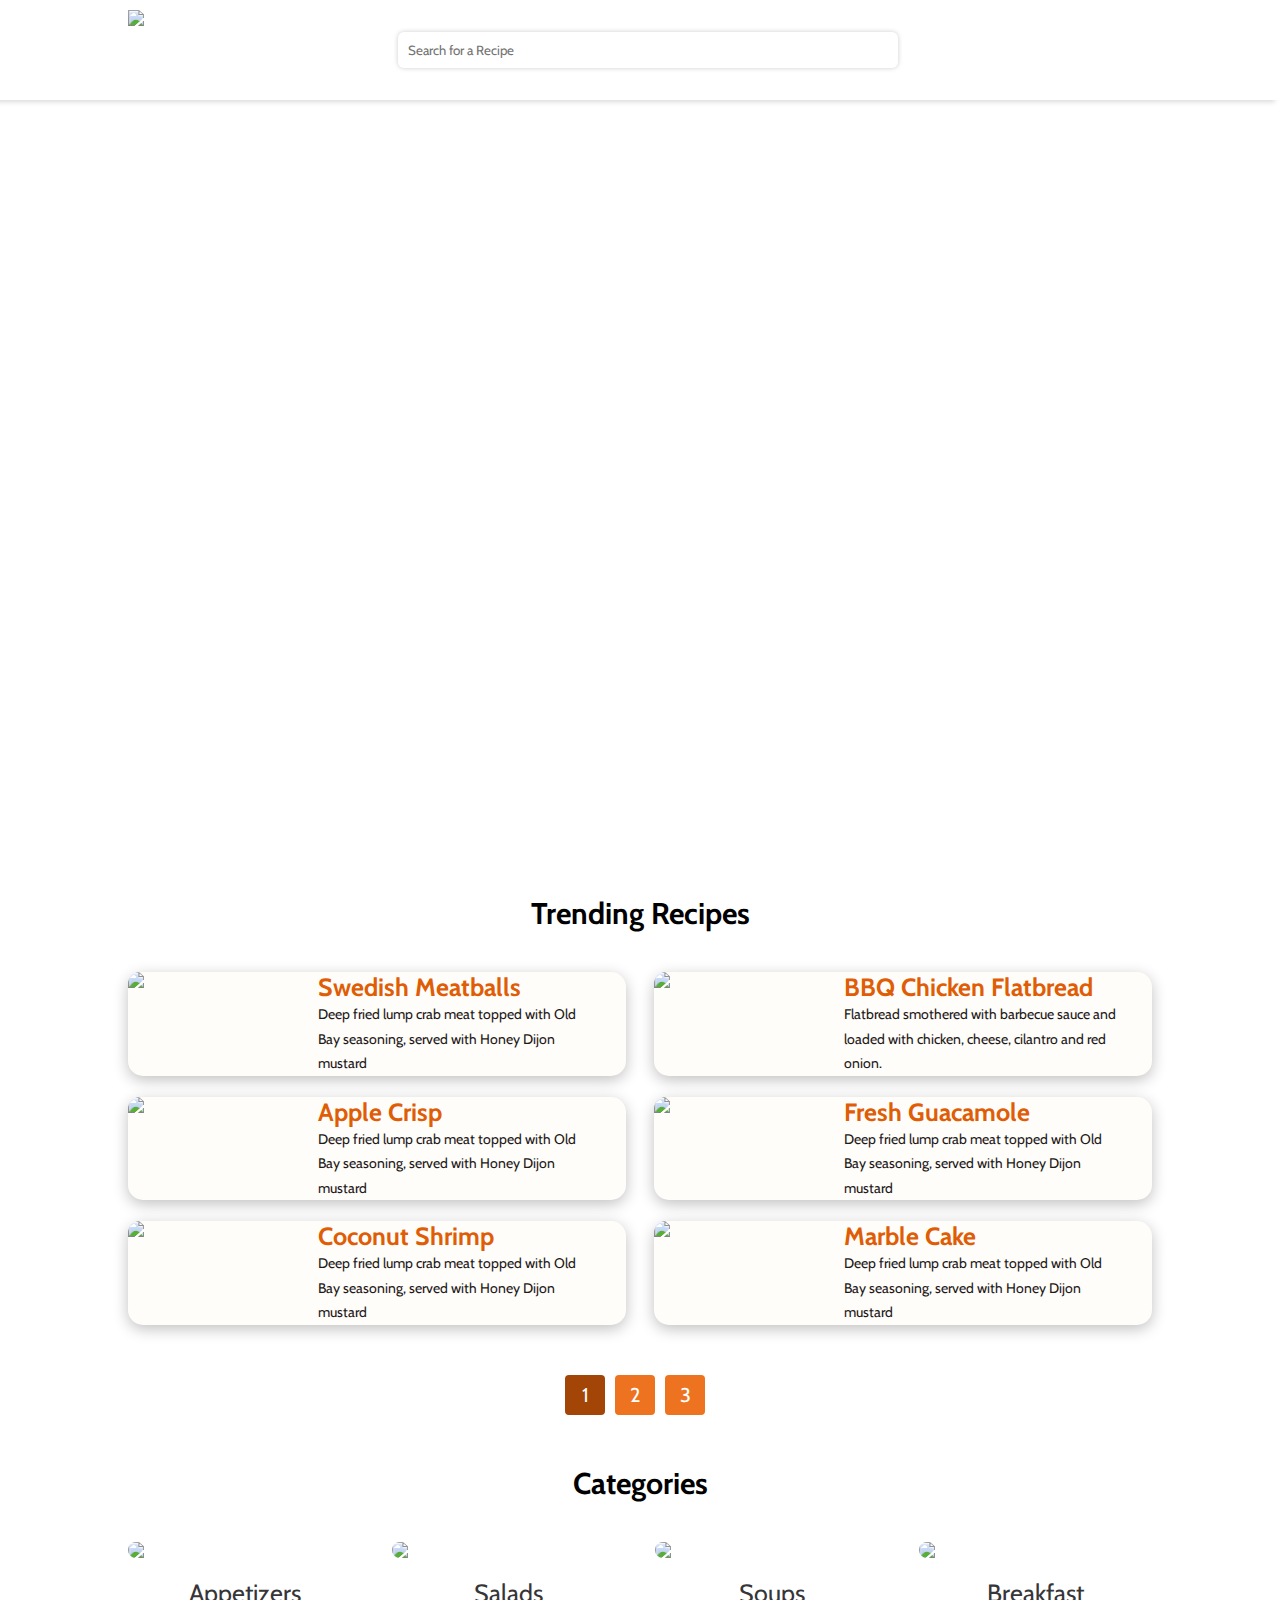
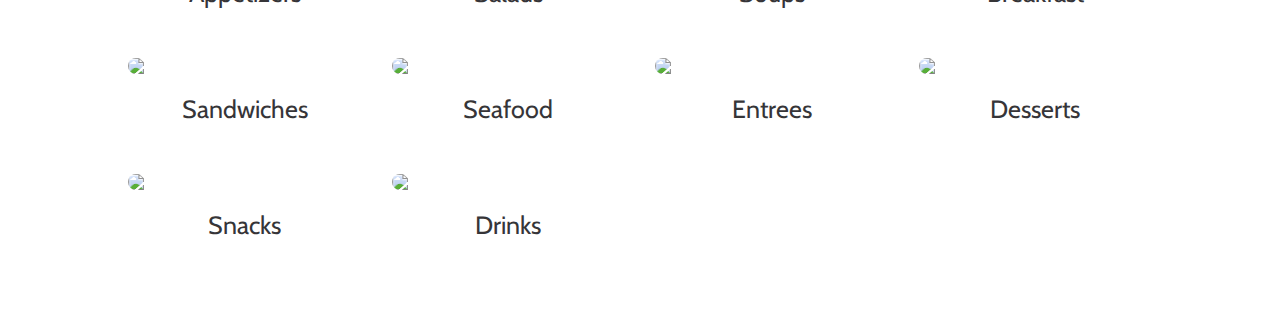
==== index.html @ a4af9014 "Add files via upload" ====
<!DOCTYPE html>
<html lang="en">
<head>
    <meta charset="UTF-8">
    <meta http-equiv="X-UA-Compatible" content="IE=edge">
    <meta name="viewport" content="width=device-width, initial-scale=1.0">
    <title>Home</title>
    
    <link rel="stylesheet" href="https://cdnjs.cloudflare.com/ajax/libs/font-awesome/6.1.1/css/all.min.css" integrity="sha512-KfkfwYDsLkIlwQp6LFnl8zNdLGxu9YAA1QvwINks4PhcElQSvqcyVLLD9aMhXd13uQjoXtEKNosOWaZqXgel0g==" crossorigin="anonymous" referrerpolicy="no-referrer" />
    <link rel="stylesheet" href="menu.css">
    <link rel="stylesheet" href="main.css">
   
    
</head>
<body>
   
    <nav class="nav">
        <img class="logo" src="https://www.graphicsprings.com/filestorage/stencils/e8072d88733b94e335fb4a2d732f5ac7.png?width=500&height=500">
        <div class="search-container">
            <input class="recipe-search" type="text" placeholder="Search for a Recipe">
            <ul class="search-list"></ul>
        </div>

        
        <div class="favorites-section">
            <i class="far fa-heart"></i>
            <div class="favorites-list">
                
            </div>
        </div>
    </nav> 

    <main>
        <section class="header">
           <div class="subscribe">
               
           </div>
        </section>

        <section class="trending">
            <h1 class="title">trending recipes</h1>
            <div class="trending-grid"></div>

            <div class="pages-div">
                <span class="number active" data-id="1">1</span>
                <span class="number"data-id="2">2</span>
                <span class="number" data-id="3">3</span>
            </div>
        </section>

       
        

       
       


        <section class="categories">
            <h1 class="title">Categories</h1>
            <div class="categories-grid"></div>
        </section>


    </main>

  


   
    <script type="module" src="app.js"></script>
   

</body>
</html>
---- menu.css ----
@import url('https://fonts.googleapis.com/css2?family=Kaisei+HarunoUmi&display=swap');
@import url('https://fonts.googleapis.com/css2?family=Yaldevi&display=swap');
@import url('https://fonts.googleapis.com/css2?family=Poppins&display=swap');
@import url('https://fonts.googleapis.com/css2?family=Montserrat&display=swap');
@import url('https://fonts.googleapis.com/css2?family=Cabin&display=swap');

:root{
    --appetizers-color: rgb(255, 120, 120);
    --salads-color: rgb(255, 120, 120);
    --entrees-color: rgb(255, 120, 120);
    --desserts-color: rgb(255, 120, 120);
    --primary-color: rgb(223, 93, 7);

}

.heeader{
    height: 75vh;
    background: url('https://images.pexels.com/photos/1565982/pexels-photo-1565982.jpeg?auto=compress&cs=tinysrgb&w=1260&h=750&dpr=2') no-repeat center/cover;
}


html{
    scroll-behavior: smooth;
}

:root{
    font-size: 16px;
}
*{
    box-sizing: border-box;
    margin: 0;
    padding: 0;
    /*font-family: 'Kaisei HarunoUmi', serif;*/
    font-family: 'Cabin', sans-serif;
}

li{
    list-style: none;
}

a{
    text-decoration: none;
}

body{
    position: relative;
    background: url("https://www.designyourway.net/blog/wp-content/uploads/2019/09/Seamless-wood-pattern-01.jpg");
    background: white;
    font-size: 14px;
}



.nav{
    width: 100%;
    display: flex;
    justify-content: space-between;
    align-items: center;
    z-index: 50;
    background: rgb(255, 255, 255);
    box-shadow:  -5px 2px 5px rgba(0, 0, 0, 0.15);
    padding: 10px 10%;
    z-index: 999;
}

.logo{
    height: 80px;
    width: auto;
}





.search-container{
    width: 500px;
    position: relative;
}

.search-container input{
    padding: 10px;
    border-radius: 6px;
    box-shadow: 0px 0px 5px 0px rgba(0, 0, 0, 0.2);
    border: none;
}

.search-container > *{
    width: 100%;
}

.search-list{
    position: absolute;
    top: 110%;
    left: 0;
    z-index: 999;
    
}


.search-item{
    background: white;
    width: 100%;
    z-index: 999;
    padding: 10px 0;
    padding-left: 10%;
    display: none;
    align-items: center;
    border: 1px solid rgba(0, 0, 0, 0.1);
    border-top: none;
    color: rgb(39, 39, 39);
}


.search-item.show{
    display: flex;
}


.search-result-image{
    width: 60px;
    height: auto;
    border-radius: 50%;
    margin-right: 1rem;
}

nav i{
    font-size: 30px;
    color: rgb(163, 97, 97);
}

.favorites-section{
    position: relative;
}

.favorites-list{
    position: absolute;
    top: 100%;
    left: 0%;
}


/*recipe section*/
.whole-container{
    max-width: 90%;
    min-width: 90%;
    margin: 0 auto;
    display: flex;
    flex-direction: column;
    align-items: center;
    padding: 3.5em 0;
    background: rgb(255, 255, 255);
    border-radius: 4px;
    z-index: 50;
    margin-bottom: 20px;
}

.category-slider{
    position: absolute;
    left: 0;
    bottom: -20px;
}

.menu-options{
    width: 60%;
    display: flex;
    justify-content: space-between;
    align-items: center;
   margin-bottom: 40px;
    position: relative;
    border-bottom: 1px solid rgb(236, 236, 236);
   
}

.menu-option{
    width: 100%;
    display: flex;
    justify-content: center;
    align-items: center;
    padding: 20px 0;
    cursor: pointer;
}



.menu-option.active{
    background: rgb(241, 114, 9);
    color: white;
    transition: 0.3s;
}





.menu-option h4{
  
    z-index: 99;
    text-transform: uppercase;
    font-weight: lighter;
}





/* recipe section */

.menu-grid{
    background: rgb(255, 255, 255);
    max-width: 90%;
    min-width: 90%;
    display: grid;
    grid-template-columns: repeat(2, 1fr);
    column-gap: 2em;
    row-gap: 1.5em;
    padding: 0;
    justify-content: center;
}

img{
    display: block;
}

.recipe-item{
    max-width: 100%;
    display: grid;
    grid-template-columns: 160px auto;
    color: rgb(34, 24, 24);
    border-radius: 15px;
    box-shadow: 0px 4px 15px rgb(192, 192, 192);
    background: rgb(255, 253, 249);
    cursor: pointer;
    transition: transform 0.5s, border 0.3s;
}

.recipe-item:hover{
    transform: translateY(-8px);
}

.recipe-item img{
    max-width: 100%;
    border-radius: 12px 0px 0px 12px;
}

.recipe-info{
    display: flex;
    flex-direction: column;
    justify-content: center;
    padding: 0 30px;
}

.recipe-info h2{
    font-size: 25px;
   text-transform: capitalize;
    font-weight: bold;
    color: rgb(223, 93, 7);
}

.recipe-info p{
    font-size: 14px;
    
    font-weight: lighter;
    line-height: 1.75;
}

@media(max-width: 1280px){
.recipe-item{
    grid-template-columns: 160px auto;
}

.recipe-info{
    padding: 0 30px;
}

.recipe-info h2{
    font-size: 22px;
}

.recipe-info p{
    font-size: 14px;
    line-height: 1.75;
}
    
}

@media(max-width: 1280px){
    .recipe-item{
        grid-template-columns: 150px auto;
    }
    
    .recipe-info{
        padding: 0 30px;
    }
    
    .recipe-info h2{
        font-size: 18px;
    }
    
    .recipe-info p{
        font-size: 12px;
        line-height: 1.5;
    }
        
}
    

/*dynamic coloring of items*/




/*selected section */

.selected-recipe{
    max-width: 80%;
    min-width: 80%;
    margin: 0 auto;
    display: flex;
    flex-direction: column; 
    border-bottom: 1px solid rgba(0, 0, 0, 0.1);
    padding: 50px 0;
}


.steps.active{
    display: flex;
    flex-direction: column;
}

.selected-recipe i{
    color: rgb(241, 114, 9);
}

/*header*/

.selected-recipe-header > *{
    margin-bottom: 10px;
}

.selected-recipe-title{
    font-size: 40px;
    font-weight: bold;
    text-transform: capitalize;
    color: black;
}

.selected-recipe .recipe-ratings i{
    color: rgb(241, 167, 9);
}

.basic-info{
    display: flex;
    align-items: center;
    margin-top: 10px;
}

.basic-info-item{
    display: flex;
    align-items: center;
    margin-right: 20px;
}

.basic-info-item i{
    margin-right: 5px;
}

/*selected-recipe-info*/
.selected-recipe-info{
    margin-top: 40px;
    display: grid;
    grid-template-columns: 70px 1.25fr 1fr;
    column-gap: 10px;
    margin-left: 10px;
}


.save-print-share{
    display: flex;
    flex-direction: column;
    align-items: center;
   
}

.sps-item{
    border: 2px solid rgb(241, 114, 9);
    border-radius: 5px;
    display: flex;
    flex-direction: column;
    justify-content: center;
    align-items: center;
    width: 70px;
    height: 70px;
    margin-bottom: 8px;
    transition: background 0.5s;
    cursor: pointer;
}



.sps-item:hover{
    background: rgb(241, 114, 9);
    color: white;
}

.sps-item:hover.sps-item i{
    color: white;
}

.selected-recipe img{
    max-width: 100%;
    min-width: 100%;
    border-radius: 10px;
    box-shadow: 0px 0px 5px 0px rgba(0, 0, 0, 0.3);
}

.selected-recipe-ingredients{
   padding-left: 20px;
}

.ingredients-list{
    margin-top: 30px;
    display: flex;
    flex-direction: column;

}

.ingredients-list li{
    margin-bottom: 6px;
    font-size: 1rem;
    padding: 0 10px !important;
    display: flex;
    align-items: center;
}

.ingredients-list li .step-number{
    position: static;
}


/*steps section*/

.steps{
    max-width: 80%;
    margin: 0 auto;
    padding: 20px;
   
}

.steps h1{
    margin-bottom: 30px;
}

.ingredients-list li, .recipe-steps li{
    margin-bottom: 30px;
    padding: 10px;
    position: relative;
    background: rgb(250, 248, 241);

}

.ingredients-list li{
    background: white;
}

.step-number{
    position: absolute;
    top: -18px;
    left: -18px;
    margin-right: 10px;
    border-radius: 50%;
    min-height: 30px;
    min-width: 30px;
    max-height: 30px;
    max-width: 30px;
    background: rgb(241, 114, 9);
    display: flex;
    justify-content: center;
    align-items: center;
    color: #fff;
}

@media(max-width: 1024px){

    .menu-grid{
        grid-template-columns: 1fr;
    }

    .recipe-item{
        grid-template-columns: 160px auto;
    }
    
    .recipe-info{
        display: flex;
        flex-direction: column;
        justify-content: center;
        padding: 0 30px;
    }
    
    .recipe-info h2{
        font-size: 25px;
    }
    
    .recipe-info p{
        font-size: 16px;
        line-height: 1.75;
    }
}

@media(max-width: 800px){

     .nav{
        flex-direction: column;
        justify-content: center;
        align-items: center;
        padding: 12px 0 16px;
    }

    .search-container{
        width: 80%;
    }

    .search-list{
        width: 100vw;
        left: -15%;
    }


    .menu-options{
        max-width: 90%;
        min-width: 90%;
    }


    

    .selected-recipe-info{
        margin-top: 40px;
        display: grid;
        grid-template-columns: 1fr;
        row-gap: 20px;
        margin-left: 0px;
    }


    .save-print-share{
        display: flex;
        flex-direction: row;
        align-items: center;
    }

    .sps-item{
        height: 50px;
        width: 50px;
        margin-right: 10px;
    }
        
    }

@media(max-width: 600px){

    .menu-options{
        margin-bottom: 25px;
    }

    .menu-option{
        padding: 15px 0;
    }

   .menu-options h4{
        font-size: 8px;
    }
    .recipe-item{
        grid-template-columns: 130px auto;
    }
    
    .recipe-info{
        padding: 0 30px;
    }
    
    .recipe-info h2{
        font-size: 16px;
    }
    
    .recipe-info p{
        font-size: 12px;
        line-height: 1.5;
    }

    .selected-recipe-title{
        font-size: 20px;
    }

    .basic-info{
        display: flex;
        flex-direction: column;
        align-items: flex-start;
        margin-top: 10px;
    }

    

    
    .ingredients-list li{
        font-size: 12px;
    }
    
}

@media(max-width: 475px){

    .recipe-info{
        padding: 0 20px;
    }
    .recipe-info h2{
        font-size: 14px;
    }
    
    .recipe-info p{
        font-size: 10px;
        line-height: 1.5;
    }
}
---- main.css ----
@import url('https://fonts.googleapis.com/css2?family=Cabin&display=swap');

html{
    scroll-behavior: smooth;
}

:root{
    font-size: 16px;
}
*{
    box-sizing: border-box;
    margin: 0;
    padding: 0;
    /*font-family: 'Kaisei HarunoUmi', serif;*/
    font-family: 'Cabin', sans-serif;
}

li{
    list-style: none;
}

a{
    text-decoration: none;
}

main{
    max-width: 80%;
    margin: 0 auto;
}

.title{
    margin-bottom: 40px;
    font-size: 30px;
    text-align: center;
    text-transform: capitalize;
}

.header{
    border-radius: 12px;
    margin-top: 60px;
    margin-bottom: 60px;
    height: 75vh;
    background: url("header.png") no-repeat center/cover;
}

section{
    margin-bottom: 50px;
}

/*categories*/
.categories-grid{
    max-width: 100%;
    margin: 0 auto;
    display: grid;
    grid-template-columns: repeat(4, 1fr);
    column-gap: 30px;
    row-gap: 30px;
    transition: transform 0.5s;
    cursor: pointer;
}


.category-item{
    max-width: 100%;
}

.category-item .img-container{
    position: relative;
}

.category-item .img-container::after{
    content: '';
    position: absolute;
    top: 0;
    left: 0;
    height: 100%;
    width: 100%;
    background: rgb(238, 115, 33);
    opacity: 0;
    border-radius: 12px;
    transition: all 0.5s;
}



.category-item img{
    border-radius: 12px;
    max-width: 100%;
}

.category-name{
    text-transform: capitalize;
    font-size: 25px;
    padding: 20px 0;
    text-align: center;
    color: rgb(54, 53, 56);
    transition: all 0.2s;
}

.category-item:hover.category-item .img-container::after{
    opacity: 0.4;
}


.category-item:hover .category-name{
    color: var(--primary-color);
}


.trending-grid, .category-recipe-grid{
    background: rgb(255, 255, 255);
    max-width: 100%;
    min-width: 100%;
    display: grid;
    grid-template-columns: repeat(2, 1fr);
    column-gap: 2em;
    row-gap: 1.5em;
    padding: 0;
    justify-content: center;
}


.recipe-item{
    max-width: 100%;
    display: grid;
    grid-template-columns: 160px auto;
    color: rgb(34, 24, 24);
    border-radius: 15px;
    box-shadow: 0px 4px 15px rgb(192, 192, 192);
    background: rgb(255, 253, 249);
    cursor: pointer;
    transition: transform 0.5s, border 0.3s;
}

.recipe-item:hover{
    transform: translateY(-8px);
}

.recipe-item img{
    max-width: 100%;
    border-radius: 12px 0px 0px 12px;
}

.recipe-info{
    display: flex;
    flex-direction: column;
    justify-content: center;
    padding: 0 30px;
}

.recipe-info h2{
    font-size: 25px;
   text-transform: capitalize;
    font-weight: bold;
    color: rgb(223, 93, 7);
}

.recipe-info p{
    font-size: 14px;
    font-weight: lighter;
    line-height: 1.75;
}

.pages-div{
    display: flex;
    justify-content: center;
    align-items: center;
    margin-top: 50px;
}

.pages-div span{
    display: flex;
    justify-content: center;
    align-items: center;
    height: 40px;
    width: 40px;
    margin-right: 10px;
    color: white;
    cursor: pointer;
    background: rgb(238, 115, 33);
    font-size: 20px;
    border-radius: 4px;
}

.pages-div span.active{
    background: rgb(163, 69, 6);
}



.loader{
    text-align: center;
   color: rgb(238, 115, 33);
    font-size: 80px;
    display: block;
}


.trending-grid i{
    color: rgb(255, 51, 0);
    font-size: 50px;
}
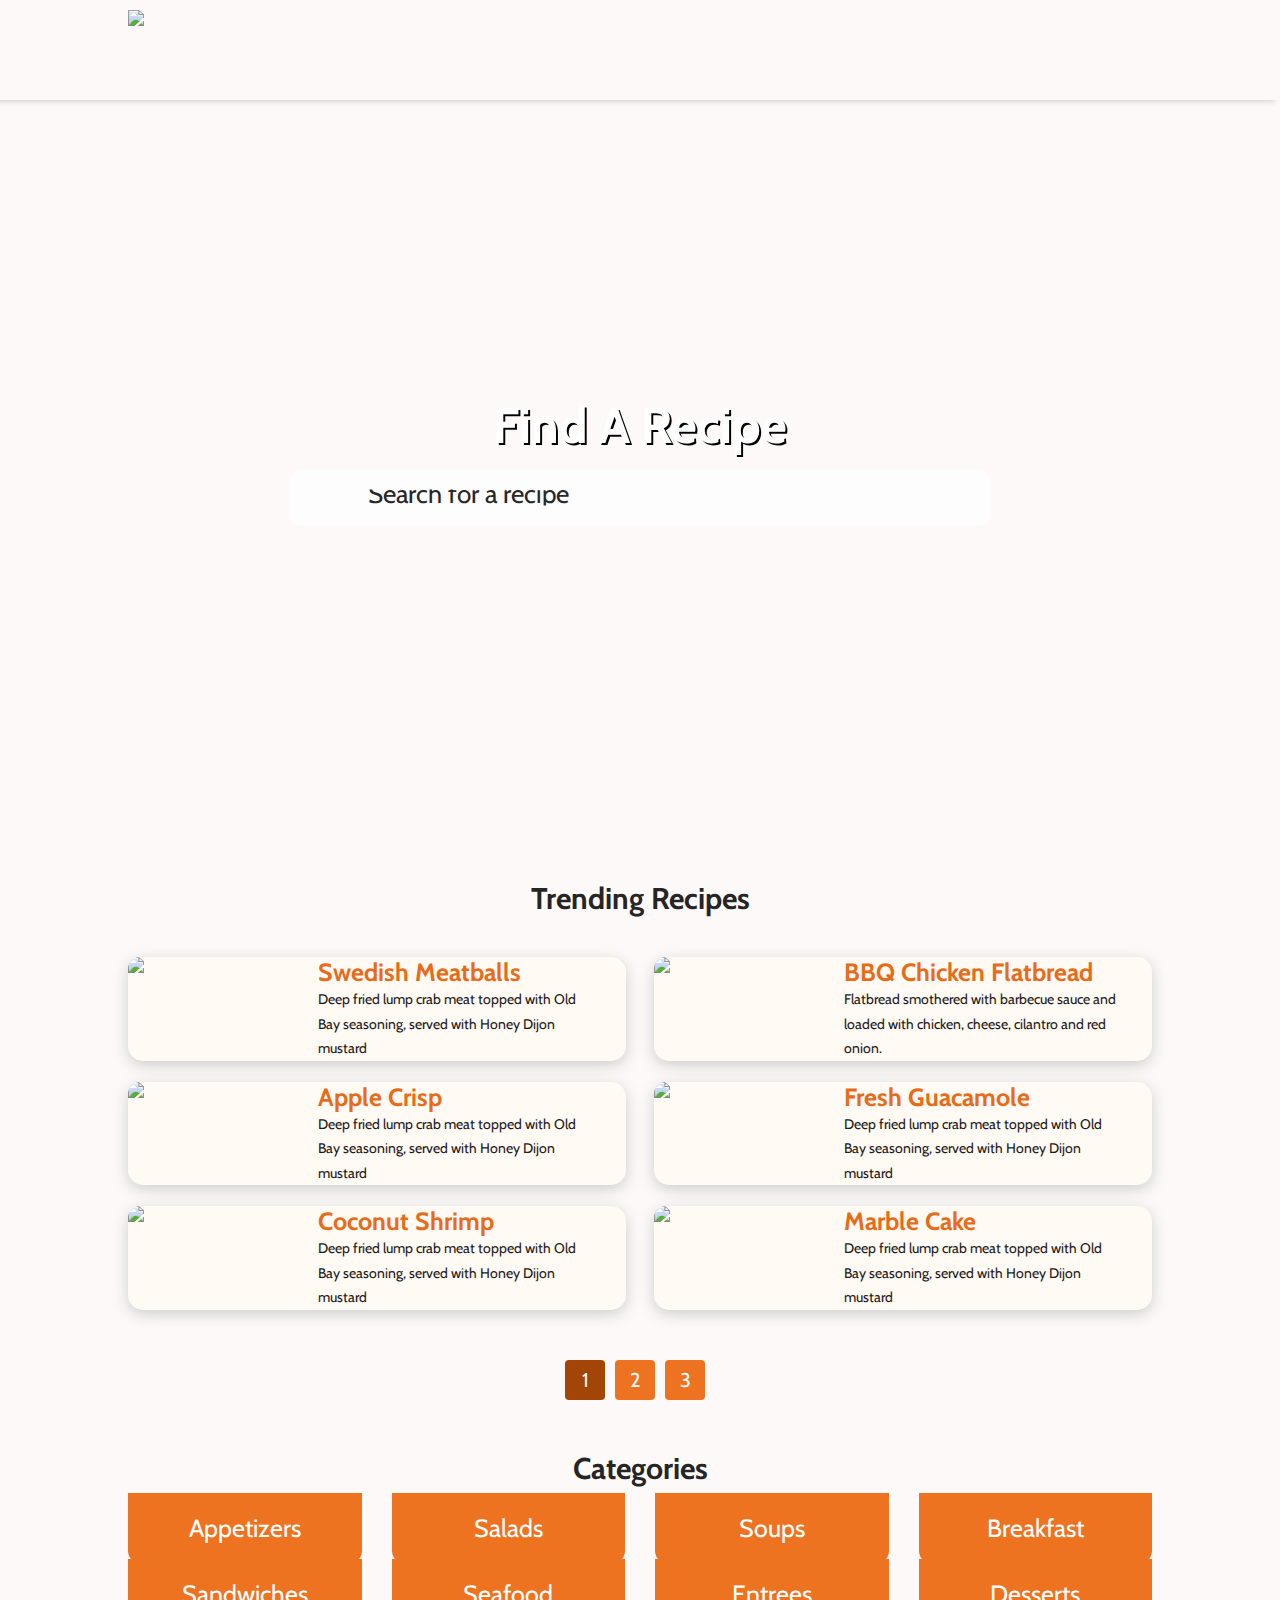
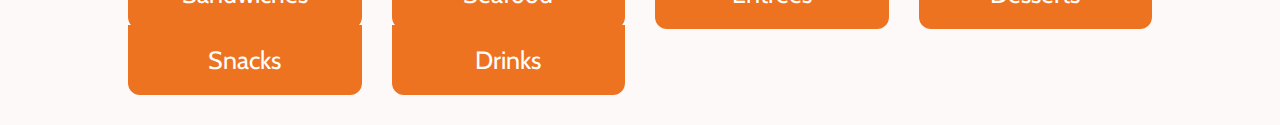
==== commit 8362e082: "Add files via upload" ====
--- a/index.html
+++ b/index.html
@@ -13,13 +13,14 @@
     
 </head>
 <body>
+
+    <div class="loader-container">
+        <div class="loader"></div>
+    </div>
    
     <nav class="nav">
         <img class="logo" src="https://www.graphicsprings.com/filestorage/stencils/e8072d88733b94e335fb4a2d732f5ac7.png?width=500&height=500">
-        <div class="search-container">
-            <input class="recipe-search" type="text" placeholder="Search for a Recipe">
-            <ul class="search-list"></ul>
-        </div>
+        
 
         
         <div class="favorites-section">
@@ -30,12 +31,20 @@
         </div>
     </nav> 
 
-    <main>
+   
         <section class="header">
-           <div class="subscribe">
-               
+           <div class="header-info">
+                <h2>Find A Recipe</h2>
+                <div class="search">
+                    <i class="fas fa-search"></i>
+                    <input type="text" placeholder="Search for a recipe"></input>
+                </div>
            </div>
         </section>
+
+    <main>
+
+        
 
         <section class="trending">
             <h1 class="title">trending recipes</h1>
@@ -47,12 +56,6 @@
                 <span class="number" data-id="3">3</span>
             </div>
         </section>
-
-       
-        
-
-       
-       
 
 
         <section class="categories">
--- a/menu.css
+++ b/menu.css
@@ -25,6 +25,7 @@
 
 :root{
     font-size: 16px;
+    --dark-color: rgb(34, 24, 24);
 }
 *{
     box-sizing: border-box;
@@ -45,7 +46,7 @@
 body{
     position: relative;
     background: url("https://www.designyourway.net/blog/wp-content/uploads/2019/09/Seamless-wood-pattern-01.jpg");
-    background: white;
+    background: rgb(253, 249, 249);
     font-size: 14px;
 }
 
@@ -57,7 +58,6 @@
     justify-content: space-between;
     align-items: center;
     z-index: 50;
-    background: rgb(255, 255, 255);
     box-shadow:  -5px 2px 5px rgba(0, 0, 0, 0.15);
     padding: 10px 10%;
     z-index: 999;
@@ -221,7 +221,7 @@
     display: block;
 }
 
-.recipe-item{
+/*.recipe-item{
     max-width: 100%;
     display: grid;
     grid-template-columns: 160px auto;
@@ -231,7 +231,7 @@
     background: rgb(255, 253, 249);
     cursor: pointer;
     transition: transform 0.5s, border 0.3s;
-}
+}*/
 
 .recipe-item:hover{
     transform: translateY(-8px);
@@ -406,12 +406,14 @@
     color: white;
 }
 
-.selected-recipe img{
+.selected-recipe-img{
     max-width: 100%;
     min-width: 100%;
     border-radius: 10px;
     box-shadow: 0px 0px 5px 0px rgba(0, 0, 0, 0.3);
 }
+
+
 
 .selected-recipe-ingredients{
    padding-left: 20px;
@@ -619,4 +621,5 @@
         font-size: 10px;
         line-height: 1.5;
     }
-}+}
+
--- a/main.css
+++ b/main.css
@@ -15,6 +15,10 @@
     font-family: 'Cabin', sans-serif;
 }
 
+body{
+    position: relative;
+}
+
 li{
     list-style: none;
 }
@@ -33,19 +37,73 @@
     font-size: 30px;
     text-align: center;
     text-transform: capitalize;
+    color: rgb(37, 37, 37);
 }
 
 .header{
     border-radius: 12px;
-    margin-top: 60px;
     margin-bottom: 60px;
-    height: 75vh;
+    height: 80vh;
     background: url("header.png") no-repeat center/cover;
-}
+    position: relative;
+}
+
+.header-info{
+    position: absolute;
+    top: 50%;
+    left: 50%;
+    transform: translate(-50%, -50%);
+    display: flex;
+    flex-direction: column;
+    align-items: center;
+    width: 100%;
+}
+
+.header-info h2{
+    font-size: 50px;
+    color: white;
+    text-shadow: 2px 2px rgb(0, 0, 0);
+}
+
+.search{
+    background: rgba(255, 255, 255, 0.651);
+    display: flex;
+    align-items: center;
+    max-width: 1000px;
+    width: 700px;
+    padding: 20px;
+    min-width: 300px;
+    margin-top: 14px;
+    border-radius: 12px;
+}
+
+
+.search i{
+    margin-right: 40px;
+    width: 20px;
+   font-size: 20px;
+}
+
+.search input{
+    border: none;
+    width: 100%;
+    background: transparent;
+    outline: none;
+  
+    
+}
+
+.search input::placeholder{
+    color: rgb(39, 39, 39);
+   font-size: 26px;
+}
+
+
 
 section{
     margin-bottom: 50px;
 }
+
 
 /*categories*/
 .categories-grid{
@@ -54,7 +112,7 @@
     display: grid;
     grid-template-columns: repeat(4, 1fr);
     column-gap: 30px;
-    row-gap: 30px;
+    row-gap: 50px;
     transition: transform 0.5s;
     cursor: pointer;
 }
@@ -62,53 +120,44 @@
 
 .category-item{
     max-width: 100%;
-}
-
-.category-item .img-container{
+    background: rgb(245, 122, 41);
+    border-radius: 12px;
     position: relative;
-}
-
-.category-item .img-container::after{
-    content: '';
+    transition: all 0.5s;
+
+}
+
+
+.category-item:hover{
+    transform: translateY(-10px);
+}
+
+
+.category-item img{
+    border-radius: 12px 12px 0px 0px; 
+    max-width: 100%;
+}
+
+.category-name{
     position: absolute;
-    top: 0;
-    left: 0;
-    height: 100%;
+    bottom: -20px;
+    left: 0px;
     width: 100%;
-    background: rgb(238, 115, 33);
-    opacity: 0;
-    border-radius: 12px;
-    transition: all 0.5s;
-}
-
-
-
-.category-item img{
-    border-radius: 12px;
-    max-width: 100%;
-}
-
-.category-name{
     text-transform: capitalize;
     font-size: 25px;
     padding: 20px 0;
     text-align: center;
-    color: rgb(54, 53, 56);
+    color: rgb(255, 255, 255);
     transition: all 0.2s;
-}
-
-.category-item:hover.category-item .img-container::after{
-    opacity: 0.4;
-}
-
-
-.category-item:hover .category-name{
-    color: var(--primary-color);
-}
+    background: rgb(238, 115, 33);
+    border-radius: 0px 0px 12px 12px;
+}
+
+
+
 
 
 .trending-grid, .category-recipe-grid{
-    background: rgb(255, 255, 255);
     max-width: 100%;
     min-width: 100%;
     display: grid;
@@ -126,10 +175,11 @@
     grid-template-columns: 160px auto;
     color: rgb(34, 24, 24);
     border-radius: 15px;
-    box-shadow: 0px 4px 15px rgb(192, 192, 192);
-    background: rgb(255, 253, 249);
+    box-shadow: 0px 4px 15px rgb(204, 204, 204);
+   /*background: rgb(49, 35, 35);*/
     cursor: pointer;
     transition: transform 0.5s, border 0.3s;
+    background: rgb(255, 250, 244);
 }
 
 .recipe-item:hover{
@@ -152,7 +202,7 @@
     font-size: 25px;
    text-transform: capitalize;
     font-weight: bold;
-    color: rgb(223, 93, 7);
+    color: rgb(231, 108, 26);
 }
 
 .recipe-info p{
@@ -188,15 +238,65 @@
 
 
 
-.loader{
-    text-align: center;
-   color: rgb(238, 115, 33);
-    font-size: 80px;
-    display: block;
-}
-
-
-.trending-grid i{
-    color: rgb(255, 51, 0);
-    font-size: 50px;
-}+.loader-container{
+    border: 3px solid red;
+    min-height: 100vh;
+    width: 100%;
+    display: flex;
+    justify-content: center;
+    align-items: center;
+    z-index: 999;
+    position: absolute;
+    background: white;
+    top: 0;
+    left: 0;
+}
+
+.loader-container.hide{
+    display: none;
+}
+
+.loader,
+.loader:after {
+  border-radius: 50%;
+  width: 10em;
+  height: 10em;
+}
+
+.loader {
+  margin: 60px auto;
+  font-size: 20px;
+  position: relative;
+  text-indent: -9999em;
+  border: 1.1em solid rgba(255, 255, 255, 0.2);
+  border-right: 1.1em solid rgba(255, 255, 255, 0.2);
+  border-bottom: 1.1em solid rgba(255, 255, 255, 0.2);
+  border-left: 1.1em solid #e47105;
+  -webkit-animation: load8 1.1s infinite linear;
+  animation: load8 1.1s infinite linear;
+  background: rgba(250, 240, 221, 0.822);
+}
+
+@-webkit-keyframes load8 {
+  0% {
+    -webkit-transform: rotate(0deg);
+    transform: rotate(0deg);
+  }
+  100% {
+    -webkit-transform: rotate(360deg);
+    transform: rotate(360deg);
+  }
+}
+@keyframes load8 {
+  0% {
+    -webkit-transform: rotate(0deg);
+    transform: rotate(0deg);
+  }
+  100% {
+    -webkit-transform: rotate(360deg);
+    transform: rotate(360deg);
+  }
+}
+
+
+
